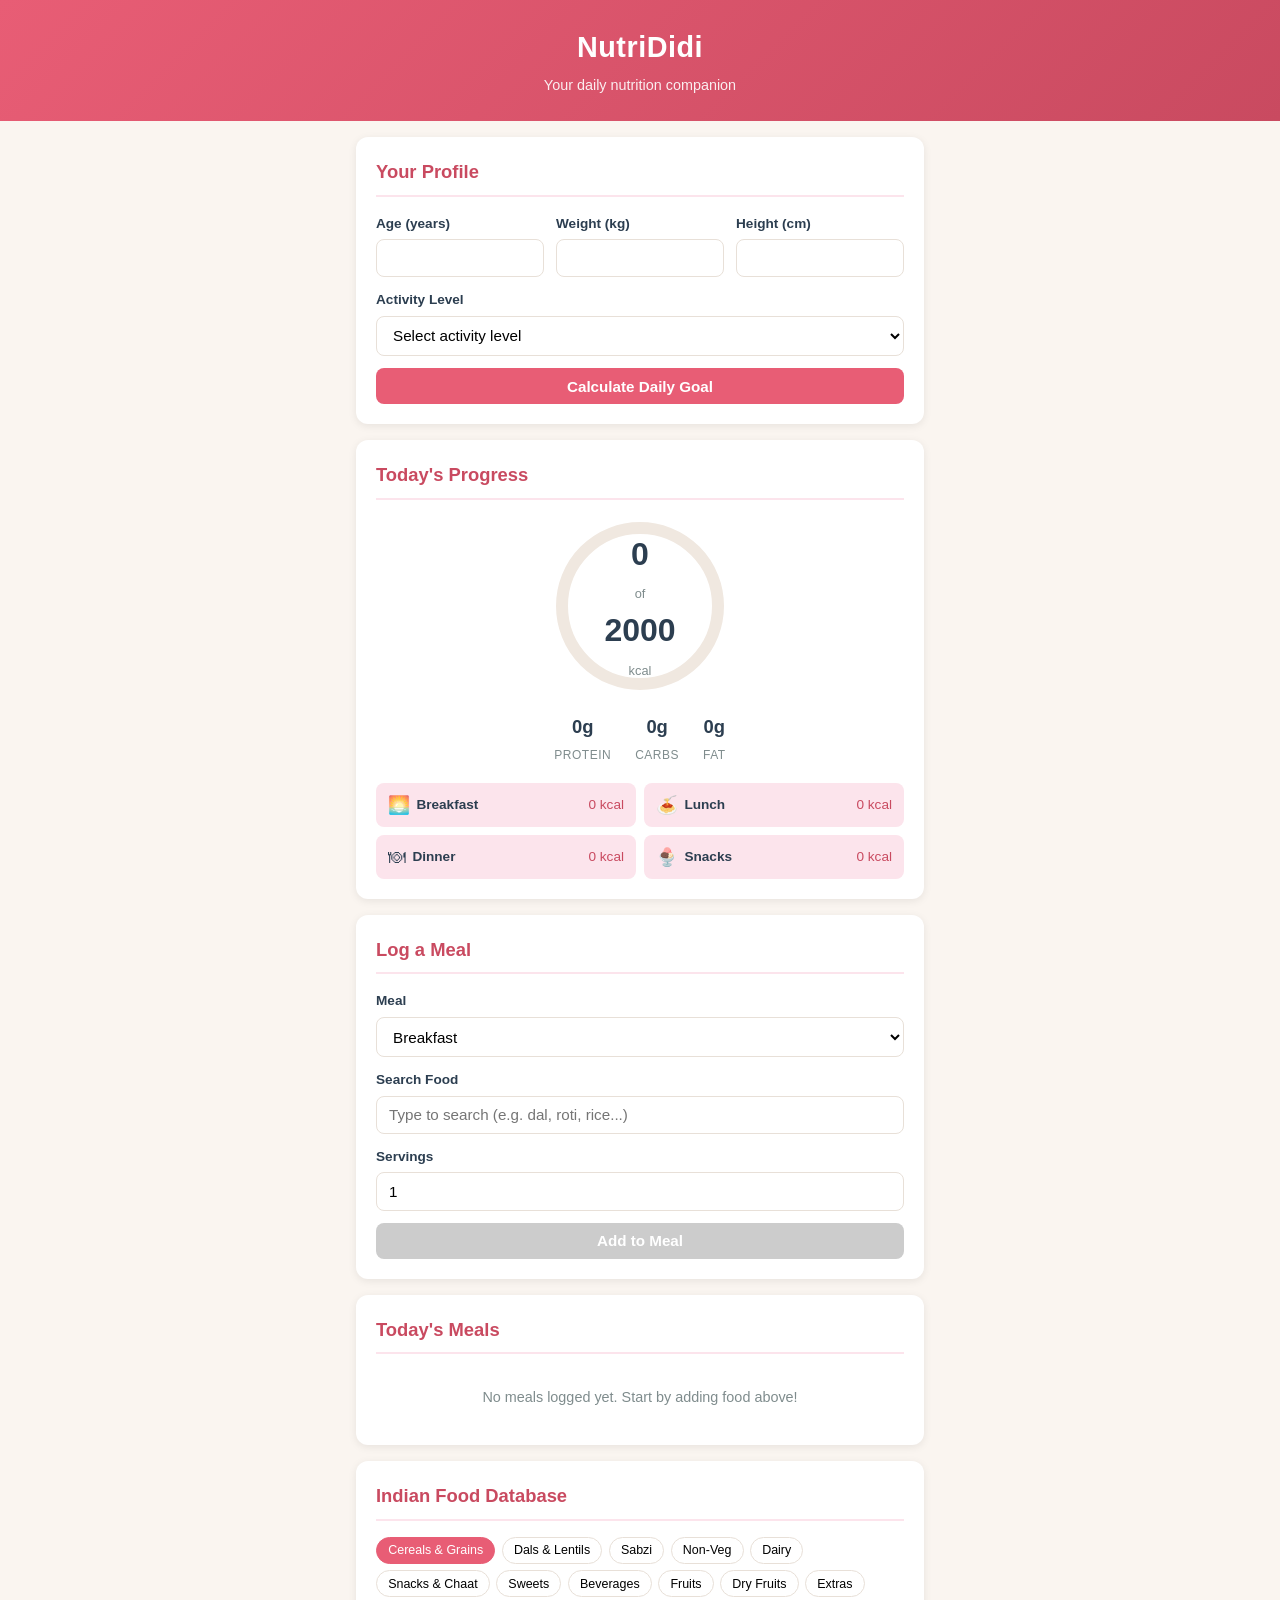
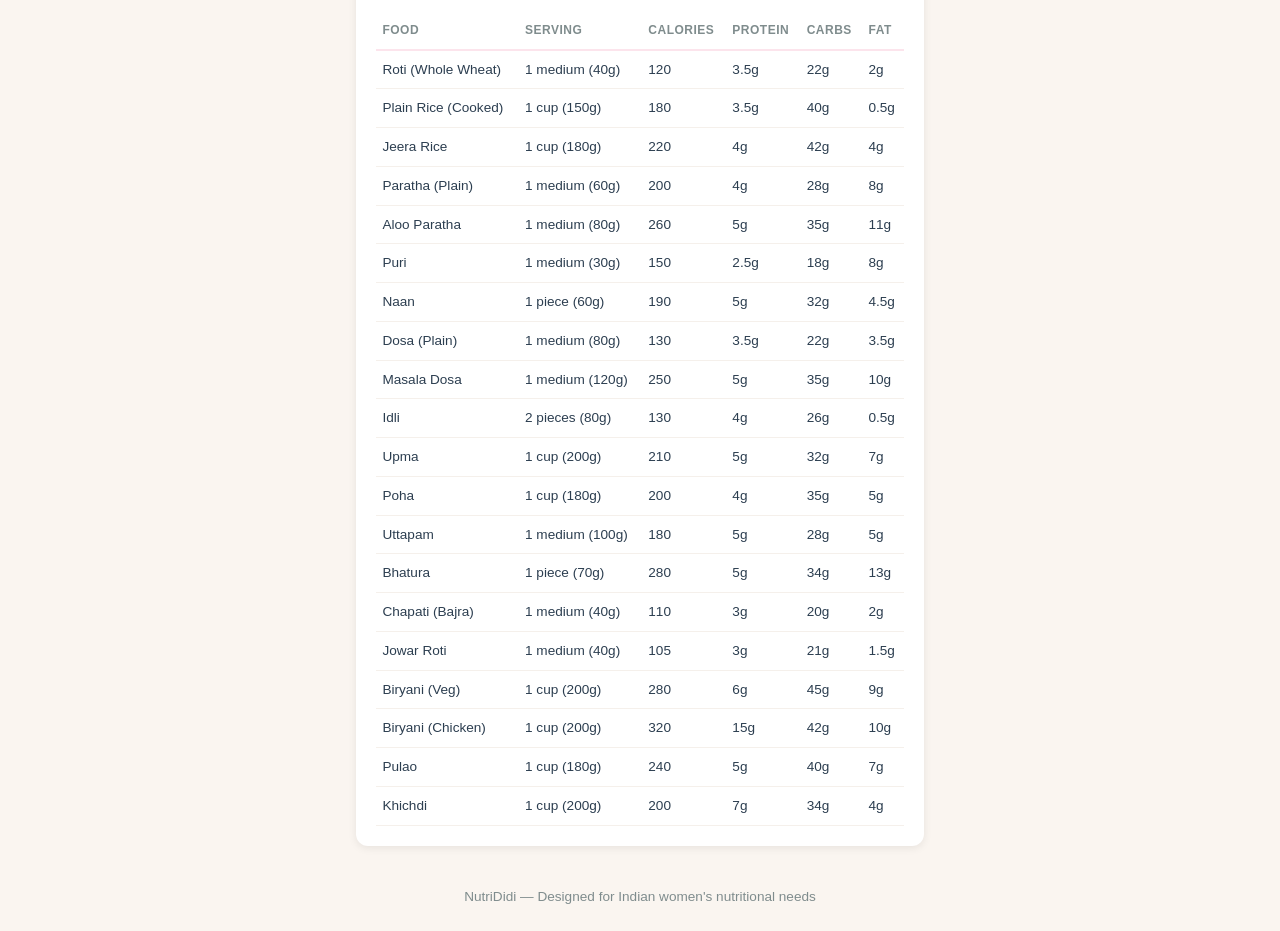
==== index.html @ 72a71c4e "Add self-contained index.html at root for GitHub Pages deployment https://claude.ai/code/session_015" ====
<!DOCTYPE html>
<html lang="en">
<head>
    <meta charset="UTF-8">
    <meta name="viewport" content="width=device-width, initial-scale=1.0">
    <title>NutriDidi - Indian Calorie Tracker</title>
    <style>
/* NutriDidi - Indian Calorie Tracker Styles */

:root {
    --primary: #e85d75;
    --primary-dark: #c94a60;
    --primary-light: #fce4ec;
    --accent: #ff9800;
    --green: #27ae60;
    --red: #e74c3c;
    --bg: #faf5f0;
    --card-bg: #ffffff;
    --text: #2c3e50;
    --text-light: #7f8c8d;
    --border: #e8e0d8;
    --shadow: 0 2px 8px rgba(0, 0, 0, 0.08);
    --radius: 12px;
}

* {
    margin: 0;
    padding: 0;
    box-sizing: border-box;
}

body {
    font-family: -apple-system, BlinkMacSystemFont, "Segoe UI", Roboto, "Helvetica Neue", Arial, sans-serif;
    background: var(--bg);
    color: var(--text);
    line-height: 1.6;
    min-height: 100vh;
}

header {
    background: linear-gradient(135deg, var(--primary), var(--primary-dark));
    color: white;
    text-align: center;
    padding: 1.5rem 1rem;
}

header h1 {
    font-size: 1.8rem;
    font-weight: 700;
    letter-spacing: 0.5px;
}

header .tagline {
    font-size: 0.9rem;
    opacity: 0.9;
    margin-top: 0.25rem;
}

main {
    max-width: 600px;
    margin: 0 auto;
    padding: 1rem;
    display: flex;
    flex-direction: column;
    gap: 1rem;
}

/* Cards */
.card {
    background: var(--card-bg);
    border-radius: var(--radius);
    padding: 1.25rem;
    box-shadow: var(--shadow);
}

.card h2 {
    font-size: 1.15rem;
    margin-bottom: 1rem;
    color: var(--primary-dark);
    border-bottom: 2px solid var(--primary-light);
    padding-bottom: 0.5rem;
}

/* Forms */
.form-row {
    display: grid;
    grid-template-columns: 1fr 1fr 1fr;
    gap: 0.75rem;
}

.form-group {
    margin-bottom: 0.75rem;
}

.form-group label {
    display: block;
    font-size: 0.85rem;
    font-weight: 600;
    margin-bottom: 0.3rem;
    color: var(--text);
}

.form-group input,
.form-group select {
    width: 100%;
    padding: 0.6rem 0.75rem;
    border: 1.5px solid var(--border);
    border-radius: 8px;
    font-size: 0.95rem;
    transition: border-color 0.2s;
    background: #fff;
}

.form-group input:focus,
.form-group select:focus {
    outline: none;
    border-color: var(--primary);
}

.btn {
    padding: 0.6rem 1.2rem;
    border: none;
    border-radius: 8px;
    font-size: 0.95rem;
    font-weight: 600;
    cursor: pointer;
    transition: background 0.2s, transform 0.1s;
}

.btn:active {
    transform: scale(0.97);
}

.btn-primary {
    background: var(--primary);
    color: white;
    width: 100%;
}

.btn-primary:hover {
    background: var(--primary-dark);
}

.btn-primary:disabled {
    background: #ccc;
    cursor: not-allowed;
}

.btn-secondary {
    background: #ecf0f1;
    color: var(--text);
    width: 100%;
    margin-top: 0.75rem;
}

.btn-secondary:hover {
    background: #dfe6e9;
}

.hidden {
    display: none !important;
}

#calorie-goal-display {
    margin-top: 0.75rem;
    padding: 0.75rem;
    background: var(--primary-light);
    border-radius: 8px;
    text-align: center;
    font-size: 1rem;
}

#calorie-goal-display strong {
    font-size: 1.3rem;
    color: var(--primary-dark);
}

/* Progress Ring */
.progress-container {
    display: flex;
    flex-direction: column;
    align-items: center;
    gap: 1rem;
}

.progress-ring-wrapper {
    position: relative;
    width: 180px;
    height: 180px;
}

.progress-ring {
    transform: rotate(-90deg);
}

.progress-ring-bg {
    fill: none;
    stroke: #f0e8e0;
    stroke-width: 12;
}

.progress-ring-fill {
    fill: none;
    stroke: var(--green);
    stroke-width: 12;
    stroke-linecap: round;
    stroke-dasharray: 490;
    stroke-dashoffset: 490;
    transition: stroke-dashoffset 0.6s ease, stroke 0.3s ease;
}

.progress-text {
    position: absolute;
    top: 50%;
    left: 50%;
    transform: translate(-50%, -50%);
    text-align: center;
}

.progress-text span:first-child {
    display: block;
    font-size: 2rem;
    font-weight: 700;
    color: var(--text);
}

.progress-label {
    font-size: 0.8rem;
    color: var(--text-light);
}

/* Macro Summary */
.macro-summary {
    display: flex;
    gap: 1.5rem;
    justify-content: center;
}

.macro-item {
    text-align: center;
}

.macro-value {
    display: block;
    font-size: 1.15rem;
    font-weight: 700;
    color: var(--text);
}

.macro-label {
    font-size: 0.75rem;
    color: var(--text-light);
    text-transform: uppercase;
    letter-spacing: 0.5px;
}

/* Meal Breakdown */
.meal-breakdown {
    display: grid;
    grid-template-columns: 1fr 1fr;
    gap: 0.5rem;
    margin-top: 1rem;
}

.meal-summary {
    display: flex;
    align-items: center;
    gap: 0.4rem;
    padding: 0.5rem 0.75rem;
    background: var(--primary-light);
    border-radius: 8px;
    font-size: 0.85rem;
}

.meal-icon {
    font-size: 1.1rem;
}

.meal-name {
    font-weight: 600;
    flex: 1;
}

.meal-cals {
    font-weight: 500;
    color: var(--primary-dark);
}

/* Search Results */
.search-results {
    position: absolute;
    left: 0;
    right: 0;
    background: white;
    border: 1.5px solid var(--border);
    border-top: none;
    border-radius: 0 0 8px 8px;
    max-height: 250px;
    overflow-y: auto;
    z-index: 100;
    box-shadow: 0 4px 12px rgba(0, 0, 0, 0.1);
}

.form-group:has(#food-search) {
    position: relative;
}

.search-item {
    padding: 0.6rem 0.75rem;
    cursor: pointer;
    border-bottom: 1px solid #f5f0eb;
    display: flex;
    justify-content: space-between;
    align-items: center;
}

.search-item:hover {
    background: var(--primary-light);
}

.search-item.no-result {
    color: var(--text-light);
    cursor: default;
    justify-content: center;
}

.search-food-name {
    font-weight: 500;
    font-size: 0.9rem;
}

.search-food-info {
    font-size: 0.8rem;
    color: var(--text-light);
}

.serving-unit-label {
    display: block;
    font-size: 0.8rem;
    color: var(--text-light);
    margin-top: 0.25rem;
}

/* Logged Meals */
.meal-group h3 {
    font-size: 0.95rem;
    color: var(--primary);
    margin: 0.75rem 0 0.4rem;
    padding-bottom: 0.25rem;
    border-bottom: 1px solid var(--primary-light);
}

.meal-group:first-child h3 {
    margin-top: 0;
}

.logged-item {
    display: flex;
    justify-content: space-between;
    align-items: center;
    padding: 0.5rem 0;
    border-bottom: 1px solid #f5f0eb;
}

.logged-item:last-child {
    border-bottom: none;
}

.logged-item-info {
    flex: 1;
}

.logged-item-name {
    display: block;
    font-weight: 500;
    font-size: 0.9rem;
}

.logged-item-detail {
    font-size: 0.75rem;
    color: var(--text-light);
}

.logged-item-actions {
    display: flex;
    align-items: center;
    gap: 0.5rem;
}

.logged-item-cals {
    font-weight: 600;
    font-size: 0.9rem;
    color: var(--primary-dark);
}

.btn-remove {
    background: none;
    border: none;
    color: var(--red);
    font-size: 1.3rem;
    cursor: pointer;
    padding: 0 0.25rem;
    line-height: 1;
}

.btn-remove:hover {
    color: #c0392b;
}

.empty-state {
    text-align: center;
    color: var(--text-light);
    padding: 1rem;
    font-size: 0.9rem;
}

/* Category Tabs */
.category-tabs {
    display: flex;
    flex-wrap: wrap;
    gap: 0.4rem;
    margin-bottom: 1rem;
}

.cat-tab {
    padding: 0.35rem 0.7rem;
    border: 1.5px solid var(--border);
    border-radius: 20px;
    background: white;
    font-size: 0.78rem;
    cursor: pointer;
    transition: all 0.2s;
    font-weight: 500;
}

.cat-tab:hover {
    border-color: var(--primary);
    color: var(--primary);
}

.cat-tab.active {
    background: var(--primary);
    color: white;
    border-color: var(--primary);
}

/* Food Table */
#food-table-container {
    overflow-x: auto;
}

.food-table {
    width: 100%;
    border-collapse: collapse;
    font-size: 0.85rem;
}

.food-table th {
    text-align: left;
    padding: 0.5rem 0.4rem;
    border-bottom: 2px solid var(--primary-light);
    color: var(--text-light);
    font-size: 0.75rem;
    text-transform: uppercase;
    letter-spacing: 0.5px;
}

.food-table td {
    padding: 0.5rem 0.4rem;
    border-bottom: 1px solid #f5f0eb;
}

.food-table tr:hover {
    background: var(--primary-light);
}

/* Footer */
footer {
    text-align: center;
    padding: 1.5rem;
    color: var(--text-light);
    font-size: 0.85rem;
}

/* Responsive */
@media (max-width: 480px) {
    .form-row {
        grid-template-columns: 1fr 1fr;
    }

    .meal-breakdown {
        grid-template-columns: 1fr;
    }

    .macro-summary {
        gap: 1rem;
    }

    header h1 {
        font-size: 1.5rem;
    }

    .food-table {
        font-size: 0.8rem;
    }
}
    </style>
</head>
<body>
    <header>
        <h1>NutriDidi</h1>
        <p class="tagline">Your daily nutrition companion</p>
    </header>

    <main>
        <!-- Profile Setup Section -->
        <section id="profile-section" class="card">
            <h2>Your Profile</h2>
            <form id="profile-form">
                <div class="form-row">
                    <div class="form-group">
                        <label for="age">Age (years)</label>
                        <input type="number" id="age" min="15" max="80" required>
                    </div>
                    <div class="form-group">
                        <label for="weight">Weight (kg)</label>
                        <input type="number" id="weight" min="30" max="150" step="0.5" required>
                    </div>
                    <div class="form-group">
                        <label for="height">Height (cm)</label>
                        <input type="number" id="height" min="120" max="200" required>
                    </div>
                </div>
                <div class="form-group">
                    <label for="activity">Activity Level</label>
                    <select id="activity" required>
                        <option value="">Select activity level</option>
                        <option value="1.2">Sedentary (desk job, little exercise)</option>
                        <option value="1.375">Lightly Active (light exercise 1-3 days/week)</option>
                        <option value="1.55">Moderately Active (exercise 3-5 days/week)</option>
                        <option value="1.725">Very Active (hard exercise 6-7 days/week)</option>
                    </select>
                </div>
                <button type="submit" class="btn btn-primary">Calculate Daily Goal</button>
            </form>
            <div id="calorie-goal-display" class="hidden">
                <p>Your daily calorie goal: <strong id="calorie-goal-value">0</strong> kcal</p>
            </div>
        </section>

        <!-- Dashboard Section -->
        <section id="dashboard-section" class="card">
            <h2>Today's Progress</h2>
            <div class="progress-container">
                <div class="progress-ring-wrapper">
                    <svg class="progress-ring" width="180" height="180">
                        <circle class="progress-ring-bg" cx="90" cy="90" r="78" />
                        <circle class="progress-ring-fill" cx="90" cy="90" r="78" />
                    </svg>
                    <div class="progress-text">
                        <span id="calories-consumed">0</span>
                        <span class="progress-label">of <span id="calories-target">0</span> kcal</span>
                    </div>
                </div>
                <div class="macro-summary">
                    <div class="macro-item">
                        <span class="macro-value" id="total-protein">0g</span>
                        <span class="macro-label">Protein</span>
                    </div>
                    <div class="macro-item">
                        <span class="macro-value" id="total-carbs">0g</span>
                        <span class="macro-label">Carbs</span>
                    </div>
                    <div class="macro-item">
                        <span class="macro-value" id="total-fat">0g</span>
                        <span class="macro-label">Fat</span>
                    </div>
                </div>
            </div>

            <!-- Meal Breakdown -->
            <div class="meal-breakdown">
                <div class="meal-summary" data-meal="breakfast">
                    <span class="meal-icon">&#127749;</span>
                    <span class="meal-name">Breakfast</span>
                    <span class="meal-cals" id="breakfast-cals">0 kcal</span>
                </div>
                <div class="meal-summary" data-meal="lunch">
                    <span class="meal-icon">&#127837;</span>
                    <span class="meal-name">Lunch</span>
                    <span class="meal-cals" id="lunch-cals">0 kcal</span>
                </div>
                <div class="meal-summary" data-meal="dinner">
                    <span class="meal-icon">&#127869;</span>
                    <span class="meal-name">Dinner</span>
                    <span class="meal-cals" id="dinner-cals">0 kcal</span>
                </div>
                <div class="meal-summary" data-meal="snacks">
                    <span class="meal-icon">&#127848;</span>
                    <span class="meal-name">Snacks</span>
                    <span class="meal-cals" id="snacks-cals">0 kcal</span>
                </div>
            </div>
        </section>

        <!-- Meal Logging Section -->
        <section id="log-section" class="card">
            <h2>Log a Meal</h2>
            <div class="form-group">
                <label for="meal-type">Meal</label>
                <select id="meal-type">
                    <option value="breakfast">Breakfast</option>
                    <option value="lunch">Lunch</option>
                    <option value="dinner">Dinner</option>
                    <option value="snacks">Snacks</option>
                </select>
            </div>
            <div class="form-group">
                <label for="food-search">Search Food</label>
                <input type="text" id="food-search" placeholder="Type to search (e.g. dal, roti, rice...)">
                <div id="search-results" class="search-results hidden"></div>
            </div>
            <div class="form-group">
                <label for="serving-qty">Servings</label>
                <input type="number" id="serving-qty" min="0.25" max="10" step="0.25" value="1">
                <span id="serving-unit" class="serving-unit-label"></span>
            </div>
            <button id="add-food-btn" class="btn btn-primary" disabled>Add to Meal</button>
        </section>

        <!-- Logged Meals Section -->
        <section id="logged-meals-section" class="card">
            <h2>Today's Meals</h2>
            <div id="logged-meals-list">
                <p class="empty-state">No meals logged yet. Start by adding food above!</p>
            </div>
            <button id="clear-meals-btn" class="btn btn-secondary hidden">Clear All Meals</button>
        </section>

        <!-- Food Database Browser -->
        <section id="food-db-section" class="card">
            <h2>Indian Food Database</h2>
            <div class="category-tabs" id="category-tabs"></div>
            <div id="food-table-container">
                <table class="food-table">
                    <thead>
                        <tr>
                            <th>Food</th>
                            <th>Serving</th>
                            <th>Calories</th>
                            <th>Protein</th>
                            <th>Carbs</th>
                            <th>Fat</th>
                        </tr>
                    </thead>
                    <tbody id="food-table-body"></tbody>
                </table>
            </div>
        </section>
    </main>

    <footer>
        <p>NutriDidi &mdash; Designed for Indian women's nutritional needs</p>
    </footer>

    <script>
// Indian Food Database
// Nutritional values per standard serving
// Sources: Indian Food Composition Tables (IFCT), NIN Hyderabad

const FOOD_DATABASE = [
    // === CEREALS & GRAINS ===
    { id: 1, name: "Roti (Whole Wheat)", category: "Cereals & Grains", serving: "1 medium (40g)", calories: 120, protein: 3.5, carbs: 22, fat: 2, fiber: 2.5 },
    { id: 2, name: "Plain Rice (Cooked)", category: "Cereals & Grains", serving: "1 cup (150g)", calories: 180, protein: 3.5, carbs: 40, fat: 0.5, fiber: 0.5 },
    { id: 3, name: "Jeera Rice", category: "Cereals & Grains", serving: "1 cup (180g)", calories: 220, protein: 4, carbs: 42, fat: 4, fiber: 1 },
    { id: 4, name: "Paratha (Plain)", category: "Cereals & Grains", serving: "1 medium (60g)", calories: 200, protein: 4, carbs: 28, fat: 8, fiber: 2 },
    { id: 5, name: "Aloo Paratha", category: "Cereals & Grains", serving: "1 medium (80g)", calories: 260, protein: 5, carbs: 35, fat: 11, fiber: 2.5 },
    { id: 6, name: "Puri", category: "Cereals & Grains", serving: "1 medium (30g)", calories: 150, protein: 2.5, carbs: 18, fat: 8, fiber: 1 },
    { id: 7, name: "Naan", category: "Cereals & Grains", serving: "1 piece (60g)", calories: 190, protein: 5, carbs: 32, fat: 4.5, fiber: 1.5 },
    { id: 8, name: "Dosa (Plain)", category: "Cereals & Grains", serving: "1 medium (80g)", calories: 130, protein: 3.5, carbs: 22, fat: 3.5, fiber: 1 },
    { id: 9, name: "Masala Dosa", category: "Cereals & Grains", serving: "1 medium (120g)", calories: 250, protein: 5, carbs: 35, fat: 10, fiber: 2 },
    { id: 10, name: "Idli", category: "Cereals & Grains", serving: "2 pieces (80g)", calories: 130, protein: 4, carbs: 26, fat: 0.5, fiber: 1 },
    { id: 11, name: "Upma", category: "Cereals & Grains", serving: "1 cup (200g)", calories: 210, protein: 5, carbs: 32, fat: 7, fiber: 2 },
    { id: 12, name: "Poha", category: "Cereals & Grains", serving: "1 cup (180g)", calories: 200, protein: 4, carbs: 35, fat: 5, fiber: 1.5 },
    { id: 13, name: "Uttapam", category: "Cereals & Grains", serving: "1 medium (100g)", calories: 180, protein: 5, carbs: 28, fat: 5, fiber: 1.5 },
    { id: 14, name: "Bhatura", category: "Cereals & Grains", serving: "1 piece (70g)", calories: 280, protein: 5, carbs: 34, fat: 13, fiber: 1 },
    { id: 15, name: "Chapati (Bajra)", category: "Cereals & Grains", serving: "1 medium (40g)", calories: 110, protein: 3, carbs: 20, fat: 2, fiber: 3 },
    { id: 16, name: "Jowar Roti", category: "Cereals & Grains", serving: "1 medium (40g)", calories: 105, protein: 3, carbs: 21, fat: 1.5, fiber: 2.5 },
    { id: 17, name: "Biryani (Veg)", category: "Cereals & Grains", serving: "1 cup (200g)", calories: 280, protein: 6, carbs: 45, fat: 9, fiber: 2 },
    { id: 18, name: "Biryani (Chicken)", category: "Cereals & Grains", serving: "1 cup (200g)", calories: 320, protein: 15, carbs: 42, fat: 10, fiber: 1 },
    { id: 19, name: "Pulao", category: "Cereals & Grains", serving: "1 cup (180g)", calories: 240, protein: 5, carbs: 40, fat: 7, fiber: 1.5 },
    { id: 20, name: "Khichdi", category: "Cereals & Grains", serving: "1 cup (200g)", calories: 200, protein: 7, carbs: 34, fat: 4, fiber: 2 },

    // === DALS & LENTILS ===
    { id: 21, name: "Dal Tadka (Toor)", category: "Dals & Lentils", serving: "1 cup (200ml)", calories: 180, protein: 10, carbs: 28, fat: 4, fiber: 5 },
    { id: 22, name: "Dal Fry", category: "Dals & Lentils", serving: "1 cup (200ml)", calories: 200, protein: 11, carbs: 26, fat: 6, fiber: 5 },
    { id: 23, name: "Moong Dal", category: "Dals & Lentils", serving: "1 cup (200ml)", calories: 160, protein: 11, carbs: 24, fat: 3, fiber: 4 },
    { id: 24, name: "Masoor Dal", category: "Dals & Lentils", serving: "1 cup (200ml)", calories: 170, protein: 12, carbs: 26, fat: 2.5, fiber: 5 },
    { id: 25, name: "Chana Dal", category: "Dals & Lentils", serving: "1 cup (200ml)", calories: 210, protein: 12, carbs: 30, fat: 5, fiber: 6 },
    { id: 26, name: "Rajma (Kidney Beans)", category: "Dals & Lentils", serving: "1 cup (200ml)", calories: 220, protein: 12, carbs: 32, fat: 5, fiber: 7 },
    { id: 27, name: "Chole (Chickpeas)", category: "Dals & Lentils", serving: "1 cup (200ml)", calories: 240, protein: 11, carbs: 34, fat: 7, fiber: 6 },
    { id: 28, name: "Sambar", category: "Dals & Lentils", serving: "1 cup (200ml)", calories: 140, protein: 7, carbs: 20, fat: 4, fiber: 4 },
    { id: 29, name: "Rasam", category: "Dals & Lentils", serving: "1 cup (200ml)", calories: 60, protein: 2, carbs: 10, fat: 1.5, fiber: 1 },
    { id: 30, name: "Dal Makhani", category: "Dals & Lentils", serving: "1 cup (200ml)", calories: 280, protein: 12, carbs: 30, fat: 12, fiber: 6 },
    { id: 31, name: "Kadhi (Besan)", category: "Dals & Lentils", serving: "1 cup (200ml)", calories: 160, protein: 5, carbs: 14, fat: 9, fiber: 1 },
    { id: 32, name: "Sprouts Salad", category: "Dals & Lentils", serving: "1 cup (100g)", calories: 100, protein: 7, carbs: 15, fat: 1, fiber: 4 },

    // === SABZI (VEGETABLES) ===
    { id: 33, name: "Aloo Gobi", category: "Sabzi", serving: "1 cup (150g)", calories: 180, protein: 4, carbs: 22, fat: 9, fiber: 3 },
    { id: 34, name: "Bhindi Masala", category: "Sabzi", serving: "1 cup (150g)", calories: 140, protein: 3, carbs: 14, fat: 8, fiber: 4 },
    { id: 35, name: "Baingan Bharta", category: "Sabzi", serving: "1 cup (150g)", calories: 130, protein: 3, carbs: 12, fat: 8, fiber: 4 },
    { id: 36, name: "Palak Paneer", category: "Sabzi", serving: "1 cup (200g)", calories: 260, protein: 14, carbs: 10, fat: 18, fiber: 3 },
    { id: 37, name: "Matar Paneer", category: "Sabzi", serving: "1 cup (200g)", calories: 280, protein: 14, carbs: 16, fat: 18, fiber: 4 },
    { id: 38, name: "Mixed Veg Curry", category: "Sabzi", serving: "1 cup (150g)", calories: 150, protein: 4, carbs: 18, fat: 7, fiber: 4 },
    { id: 39, name: "Aloo Matar", category: "Sabzi", serving: "1 cup (150g)", calories: 170, protein: 5, carbs: 24, fat: 6, fiber: 4 },
    { id: 40, name: "Lauki (Bottle Gourd)", category: "Sabzi", serving: "1 cup (150g)", calories: 80, protein: 2, carbs: 10, fat: 4, fiber: 2 },
    { id: 41, name: "Tinda Masala", category: "Sabzi", serving: "1 cup (150g)", calories: 90, protein: 2, carbs: 10, fat: 5, fiber: 2 },
    { id: 42, name: "Karela (Bitter Gourd)", category: "Sabzi", serving: "1 cup (150g)", calories: 100, protein: 3, carbs: 10, fat: 5, fiber: 3 },
    { id: 43, name: "Paneer Butter Masala", category: "Sabzi", serving: "1 cup (200g)", calories: 360, protein: 15, carbs: 14, fat: 28, fiber: 2 },
    { id: 44, name: "Shahi Paneer", category: "Sabzi", serving: "1 cup (200g)", calories: 340, protein: 14, carbs: 12, fat: 26, fiber: 2 },
    { id: 45, name: "Gobi Manchurian (Dry)", category: "Sabzi", serving: "1 cup (150g)", calories: 220, protein: 5, carbs: 24, fat: 12, fiber: 3 },
    { id: 46, name: "Cabbage Sabzi", category: "Sabzi", serving: "1 cup (150g)", calories: 90, protein: 2, carbs: 10, fat: 5, fiber: 3 },
    { id: 47, name: "Methi Aloo", category: "Sabzi", serving: "1 cup (150g)", calories: 160, protein: 4, carbs: 20, fat: 7, fiber: 3 },
    { id: 48, name: "Tori (Ridge Gourd)", category: "Sabzi", serving: "1 cup (150g)", calories: 85, protein: 2, carbs: 8, fat: 5, fiber: 2 },

    // === NON-VEG ===
    { id: 49, name: "Butter Chicken", category: "Non-Veg", serving: "1 cup (200g)", calories: 340, protein: 22, carbs: 10, fat: 24, fiber: 1 },
    { id: 50, name: "Chicken Curry", category: "Non-Veg", serving: "1 cup (200g)", calories: 280, protein: 24, carbs: 8, fat: 17, fiber: 1 },
    { id: 51, name: "Tandoori Chicken (2 pcs)", category: "Non-Veg", serving: "2 pieces (150g)", calories: 260, protein: 30, carbs: 4, fat: 14, fiber: 0 },
    { id: 52, name: "Egg Curry", category: "Non-Veg", serving: "2 eggs + gravy", calories: 280, protein: 16, carbs: 10, fat: 20, fiber: 1 },
    { id: 53, name: "Boiled Egg", category: "Non-Veg", serving: "1 large", calories: 75, protein: 6, carbs: 0.5, fat: 5, fiber: 0 },
    { id: 54, name: "Egg Bhurji", category: "Non-Veg", serving: "2 eggs (150g)", calories: 220, protein: 14, carbs: 4, fat: 16, fiber: 0.5 },
    { id: 55, name: "Fish Curry", category: "Non-Veg", serving: "1 cup (200g)", calories: 240, protein: 22, carbs: 8, fat: 14, fiber: 1 },
    { id: 56, name: "Keema (Mutton)", category: "Non-Veg", serving: "1 cup (150g)", calories: 310, protein: 22, carbs: 6, fat: 22, fiber: 1 },
    { id: 57, name: "Chicken Tikka", category: "Non-Veg", serving: "6 pieces (120g)", calories: 200, protein: 26, carbs: 4, fat: 9, fiber: 0 },
    { id: 58, name: "Omelette (2 eggs)", category: "Non-Veg", serving: "1 omelette", calories: 190, protein: 13, carbs: 2, fat: 14, fiber: 0 },

    // === DAIRY ===
    { id: 59, name: "Milk (Full Cream)", category: "Dairy", serving: "1 glass (200ml)", calories: 130, protein: 6, carbs: 10, fat: 7, fiber: 0 },
    { id: 60, name: "Milk (Toned)", category: "Dairy", serving: "1 glass (200ml)", calories: 100, protein: 6, carbs: 10, fat: 3, fiber: 0 },
    { id: 61, name: "Curd / Dahi", category: "Dairy", serving: "1 cup (150g)", calories: 100, protein: 5, carbs: 7, fat: 5, fiber: 0 },
    { id: 62, name: "Chaas / Buttermilk", category: "Dairy", serving: "1 glass (200ml)", calories: 40, protein: 2, carbs: 5, fat: 1, fiber: 0 },
    { id: 63, name: "Paneer (Raw)", category: "Dairy", serving: "50g", calories: 130, protein: 9, carbs: 2, fat: 10, fiber: 0 },
    { id: 64, name: "Lassi (Sweet)", category: "Dairy", serving: "1 glass (200ml)", calories: 180, protein: 5, carbs: 28, fat: 5, fiber: 0 },
    { id: 65, name: "Lassi (Salted)", category: "Dairy", serving: "1 glass (200ml)", calories: 80, protein: 4, carbs: 8, fat: 3, fiber: 0 },
    { id: 66, name: "Raita (Boondi)", category: "Dairy", serving: "1 cup (150g)", calories: 120, protein: 4, carbs: 12, fat: 6, fiber: 0 },
    { id: 67, name: "Raita (Cucumber)", category: "Dairy", serving: "1 cup (150g)", calories: 70, protein: 3, carbs: 6, fat: 4, fiber: 0.5 },
    { id: 68, name: "Ghee", category: "Dairy", serving: "1 tsp (5g)", calories: 45, protein: 0, carbs: 0, fat: 5, fiber: 0 },

    // === SNACKS & CHAAT ===
    { id: 69, name: "Samosa", category: "Snacks & Chaat", serving: "1 medium (60g)", calories: 200, protein: 3, carbs: 24, fat: 10, fiber: 1 },
    { id: 70, name: "Pakora / Bhajiya", category: "Snacks & Chaat", serving: "5 pieces (80g)", calories: 250, protein: 5, carbs: 22, fat: 16, fiber: 2 },
    { id: 71, name: "Aloo Tikki", category: "Snacks & Chaat", serving: "2 pieces (100g)", calories: 220, protein: 4, carbs: 28, fat: 10, fiber: 2 },
    { id: 72, name: "Pani Puri", category: "Snacks & Chaat", serving: "6 pieces", calories: 180, protein: 3, carbs: 30, fat: 5, fiber: 1 },
    { id: 73, name: "Bhel Puri", category: "Snacks & Chaat", serving: "1 plate (100g)", calories: 200, protein: 4, carbs: 32, fat: 6, fiber: 2 },
    { id: 74, name: "Sev Puri", category: "Snacks & Chaat", serving: "6 pieces", calories: 250, protein: 4, carbs: 30, fat: 12, fiber: 2 },
    { id: 75, name: "Vada Pav", category: "Snacks & Chaat", serving: "1 piece", calories: 290, protein: 6, carbs: 38, fat: 13, fiber: 2 },
    { id: 76, name: "Dhokla", category: "Snacks & Chaat", serving: "4 pieces (100g)", calories: 160, protein: 6, carbs: 24, fat: 4, fiber: 2 },
    { id: 77, name: "Khandvi", category: "Snacks & Chaat", serving: "6 pieces (80g)", calories: 120, protein: 5, carbs: 14, fat: 5, fiber: 1 },
    { id: 78, name: "Kachori", category: "Snacks & Chaat", serving: "1 medium (50g)", calories: 220, protein: 4, carbs: 24, fat: 12, fiber: 1.5 },
    { id: 79, name: "Mathri", category: "Snacks & Chaat", serving: "4 pieces (40g)", calories: 180, protein: 3, carbs: 20, fat: 10, fiber: 1 },
    { id: 80, name: "Murukku / Chakli", category: "Snacks & Chaat", serving: "4 pieces (40g)", calories: 190, protein: 3, carbs: 22, fat: 10, fiber: 1 },
    { id: 81, name: "Namkeen Mix", category: "Snacks & Chaat", serving: "1/4 cup (30g)", calories: 150, protein: 4, carbs: 16, fat: 8, fiber: 1 },

    // === SWEETS & DESSERTS ===
    { id: 82, name: "Gulab Jamun", category: "Sweets", serving: "2 pieces (60g)", calories: 300, protein: 4, carbs: 42, fat: 12, fiber: 0 },
    { id: 83, name: "Rasgulla", category: "Sweets", serving: "2 pieces (80g)", calories: 200, protein: 4, carbs: 38, fat: 4, fiber: 0 },
    { id: 84, name: "Jalebi", category: "Sweets", serving: "2 pieces (50g)", calories: 250, protein: 2, carbs: 40, fat: 9, fiber: 0 },
    { id: 85, name: "Kheer (Rice)", category: "Sweets", serving: "1 cup (150g)", calories: 220, protein: 5, carbs: 34, fat: 7, fiber: 0 },
    { id: 86, name: "Gajar Halwa", category: "Sweets", serving: "1/2 cup (100g)", calories: 250, protein: 4, carbs: 32, fat: 12, fiber: 1 },
    { id: 87, name: "Ladoo (Besan)", category: "Sweets", serving: "1 medium (40g)", calories: 180, protein: 3, carbs: 20, fat: 10, fiber: 1 },
    { id: 88, name: "Barfi (Kaju)", category: "Sweets", serving: "1 piece (30g)", calories: 140, protein: 3, carbs: 18, fat: 6, fiber: 0 },
    { id: 89, name: "Halwa (Sooji)", category: "Sweets", serving: "1/2 cup (80g)", calories: 220, protein: 3, carbs: 30, fat: 10, fiber: 0.5 },
    { id: 90, name: "Sandesh", category: "Sweets", serving: "2 pieces (40g)", calories: 130, protein: 4, carbs: 18, fat: 5, fiber: 0 },
    { id: 91, name: "Kulfi", category: "Sweets", serving: "1 stick (80g)", calories: 160, protein: 4, carbs: 20, fat: 7, fiber: 0 },

    // === BEVERAGES ===
    { id: 92, name: "Chai (with milk & sugar)", category: "Beverages", serving: "1 cup (150ml)", calories: 80, protein: 2, carbs: 12, fat: 2.5, fiber: 0 },
    { id: 93, name: "Chai (without sugar)", category: "Beverages", serving: "1 cup (150ml)", calories: 40, protein: 2, carbs: 4, fat: 2, fiber: 0 },
    { id: 94, name: "Coffee (with milk & sugar)", category: "Beverages", serving: "1 cup (150ml)", calories: 90, protein: 2, carbs: 14, fat: 2.5, fiber: 0 },
    { id: 95, name: "Filter Coffee", category: "Beverages", serving: "1 cup (150ml)", calories: 100, protein: 3, carbs: 12, fat: 4, fiber: 0 },
    { id: 96, name: "Nimbu Pani (Lemon Water)", category: "Beverages", serving: "1 glass (250ml)", calories: 45, protein: 0, carbs: 12, fat: 0, fiber: 0 },
    { id: 97, name: "Mango Lassi", category: "Beverages", serving: "1 glass (250ml)", calories: 220, protein: 5, carbs: 38, fat: 5, fiber: 1 },
    { id: 98, name: "Coconut Water", category: "Beverages", serving: "1 glass (200ml)", calories: 45, protein: 1, carbs: 9, fat: 0.5, fiber: 0 },
    { id: 99, name: "Masala Chai", category: "Beverages", serving: "1 cup (150ml)", calories: 85, protein: 2, carbs: 12, fat: 3, fiber: 0 },
    { id: 100, name: "Aam Panna", category: "Beverages", serving: "1 glass (200ml)", calories: 90, protein: 0.5, carbs: 22, fat: 0, fiber: 0.5 },

    // === FRUITS ===
    { id: 101, name: "Banana", category: "Fruits", serving: "1 medium (120g)", calories: 105, protein: 1, carbs: 27, fat: 0.5, fiber: 3 },
    { id: 102, name: "Mango", category: "Fruits", serving: "1 cup chopped (165g)", calories: 100, protein: 1, carbs: 25, fat: 0.5, fiber: 3 },
    { id: 103, name: "Apple", category: "Fruits", serving: "1 medium (150g)", calories: 80, protein: 0.5, carbs: 21, fat: 0, fiber: 4 },
    { id: 104, name: "Papaya", category: "Fruits", serving: "1 cup chopped (140g)", calories: 60, protein: 1, carbs: 15, fat: 0, fiber: 2.5 },
    { id: 105, name: "Guava", category: "Fruits", serving: "1 medium (100g)", calories: 68, protein: 2.5, carbs: 14, fat: 1, fiber: 5 },
    { id: 106, name: "Pomegranate", category: "Fruits", serving: "1/2 cup seeds (90g)", calories: 72, protein: 1, carbs: 16, fat: 1, fiber: 3.5 },
    { id: 107, name: "Chiku (Sapota)", category: "Fruits", serving: "1 medium (100g)", calories: 83, protein: 0.5, carbs: 20, fat: 1, fiber: 5 },
    { id: 108, name: "Orange / Mosambi", category: "Fruits", serving: "1 medium (130g)", calories: 62, protein: 1, carbs: 15, fat: 0, fiber: 3 },

    // === DRY FRUITS & NUTS ===
    { id: 109, name: "Almonds", category: "Dry Fruits", serving: "10 pieces (15g)", calories: 85, protein: 3, carbs: 3, fat: 7, fiber: 2 },
    { id: 110, name: "Cashews", category: "Dry Fruits", serving: "10 pieces (15g)", calories: 80, protein: 2.5, carbs: 5, fat: 6, fiber: 0.5 },
    { id: 111, name: "Walnuts", category: "Dry Fruits", serving: "4 halves (15g)", calories: 95, protein: 2, carbs: 2, fat: 9, fiber: 1 },
    { id: 112, name: "Dates (Khajoor)", category: "Dry Fruits", serving: "2 pieces (20g)", calories: 55, protein: 0.5, carbs: 14, fat: 0, fiber: 1.5 },
    { id: 113, name: "Raisins (Kishmish)", category: "Dry Fruits", serving: "1 tbsp (15g)", calories: 45, protein: 0.5, carbs: 12, fat: 0, fiber: 0.5 },
    { id: 114, name: "Peanuts (Roasted)", category: "Dry Fruits", serving: "1/4 cup (30g)", calories: 170, protein: 7, carbs: 6, fat: 14, fiber: 2 },
    { id: 115, name: "Makhana (Fox Nuts)", category: "Dry Fruits", serving: "1 cup roasted (20g)", calories: 75, protein: 2, carbs: 13, fat: 1, fiber: 1 },

    // === CONDIMENTS & EXTRAS ===
    { id: 116, name: "Pickle (Mixed)", category: "Extras", serving: "1 tbsp (15g)", calories: 30, protein: 0.5, carbs: 2, fat: 2, fiber: 0.5 },
    { id: 117, name: "Papad (Roasted)", category: "Extras", serving: "1 piece (15g)", calories: 45, protein: 2.5, carbs: 7, fat: 0.5, fiber: 1 },
    { id: 118, name: "Papad (Fried)", category: "Extras", serving: "1 piece (15g)", calories: 75, protein: 2.5, carbs: 7, fat: 4, fiber: 1 },
    { id: 119, name: "Coconut Chutney", category: "Extras", serving: "2 tbsp (30g)", calories: 50, protein: 1, carbs: 3, fat: 4, fiber: 1 },
    { id: 120, name: "Green Chutney (Mint)", category: "Extras", serving: "2 tbsp (30g)", calories: 15, protein: 0.5, carbs: 2, fat: 0.5, fiber: 0.5 },
    { id: 121, name: "Tamarind Chutney", category: "Extras", serving: "2 tbsp (30g)", calories: 45, protein: 0, carbs: 11, fat: 0, fiber: 0.5 },
    { id: 122, name: "Salad (Green)", category: "Extras", serving: "1 cup (100g)", calories: 25, protein: 1, carbs: 5, fat: 0, fiber: 2 },
    { id: 123, name: "Sugar", category: "Extras", serving: "1 tsp (5g)", calories: 20, protein: 0, carbs: 5, fat: 0, fiber: 0 },
    { id: 124, name: "Butter", category: "Extras", serving: "1 tsp (5g)", calories: 35, protein: 0, carbs: 0, fat: 4, fiber: 0 },
    { id: 125, name: "Cooking Oil", category: "Extras", serving: "1 tsp (5ml)", calories: 45, protein: 0, carbs: 0, fat: 5, fiber: 0 },
];

// Get all unique categories
const FOOD_CATEGORIES = [...new Set(FOOD_DATABASE.map(f => f.category))];
// NutriDidi - Indian Calorie Tracker App

(function () {
    "use strict";

    // ===== STATE =====
    let state = {
        profile: loadFromStorage("nutrididi_profile", null),
        dailyGoal: loadFromStorage("nutrididi_goal", 0),
        meals: loadFromStorage("nutrididi_meals", { breakfast: [], lunch: [], dinner: [], snacks: [] }),
        mealsDate: loadFromStorage("nutrididi_meals_date", todayStr()),
        selectedFood: null,
    };

    // Reset meals if it's a new day
    if (state.mealsDate !== todayStr()) {
        state.meals = { breakfast: [], lunch: [], dinner: [], snacks: [] };
        state.mealsDate = todayStr();
        saveToStorage("nutrididi_meals", state.meals);
        saveToStorage("nutrididi_meals_date", state.mealsDate);
    }

    // ===== STORAGE HELPERS =====
    function loadFromStorage(key, fallback) {
        try {
            const val = localStorage.getItem(key);
            return val ? JSON.parse(val) : fallback;
        } catch {
            return fallback;
        }
    }

    function saveToStorage(key, value) {
        localStorage.setItem(key, JSON.stringify(value));
    }

    function todayStr() {
        return new Date().toISOString().slice(0, 10);
    }

    // ===== CALORIE CALCULATION =====
    // Mifflin-St Jeor for women: BMR = 10*weight + 6.25*height - 5*age - 161
    function calculateDailyGoal(age, weight, height, activityFactor) {
        const bmr = 10 * weight + 6.25 * height - 5 * age - 161;
        return Math.round(bmr * activityFactor);
    }

    // ===== PROFILE FORM =====
    const profileForm = document.getElementById("profile-form");
    const goalDisplay = document.getElementById("calorie-goal-display");
    const goalValue = document.getElementById("calorie-goal-value");

    if (state.profile) {
        document.getElementById("age").value = state.profile.age;
        document.getElementById("weight").value = state.profile.weight;
        document.getElementById("height").value = state.profile.height;
        document.getElementById("activity").value = state.profile.activity;
        goalValue.textContent = state.dailyGoal;
        goalDisplay.classList.remove("hidden");
    }

    profileForm.addEventListener("submit", function (e) {
        e.preventDefault();
        const age = parseInt(document.getElementById("age").value);
        const weight = parseFloat(document.getElementById("weight").value);
        const height = parseFloat(document.getElementById("height").value);
        const activity = parseFloat(document.getElementById("activity").value);

        state.profile = { age, weight, height, activity };
        state.dailyGoal = calculateDailyGoal(age, weight, height, activity);

        saveToStorage("nutrididi_profile", state.profile);
        saveToStorage("nutrididi_goal", state.dailyGoal);

        goalValue.textContent = state.dailyGoal;
        goalDisplay.classList.remove("hidden");
        updateDashboard();
    });

    // ===== FOOD SEARCH =====
    const foodSearchInput = document.getElementById("food-search");
    const searchResultsDiv = document.getElementById("search-results");
    const servingQtyInput = document.getElementById("serving-qty");
    const servingUnitLabel = document.getElementById("serving-unit");
    const addFoodBtn = document.getElementById("add-food-btn");

    foodSearchInput.addEventListener("input", function () {
        const query = this.value.trim().toLowerCase();
        if (query.length < 2) {
            searchResultsDiv.classList.add("hidden");
            return;
        }

        const results = FOOD_DATABASE.filter(
            (f) =>
                f.name.toLowerCase().includes(query) ||
                f.category.toLowerCase().includes(query)
        ).slice(0, 10);

        if (results.length === 0) {
            searchResultsDiv.innerHTML = '<div class="search-item no-result">No foods found</div>';
        } else {
            searchResultsDiv.innerHTML = results
                .map(
                    (f) =>
                        `<div class="search-item" data-id="${f.id}">
                            <span class="search-food-name">${f.name}</span>
                            <span class="search-food-info">${f.calories} kcal &middot; ${f.serving}</span>
                        </div>`
                )
                .join("");
        }
        searchResultsDiv.classList.remove("hidden");
    });

    searchResultsDiv.addEventListener("click", function (e) {
        const item = e.target.closest(".search-item");
        if (!item || item.classList.contains("no-result")) return;

        const foodId = parseInt(item.dataset.id);
        state.selectedFood = FOOD_DATABASE.find((f) => f.id === foodId);
        foodSearchInput.value = state.selectedFood.name;
        servingUnitLabel.textContent = "(" + state.selectedFood.serving + ")";
        searchResultsDiv.classList.add("hidden");
        addFoodBtn.disabled = false;
        servingQtyInput.value = 1;
    });

    // Close search results when clicking outside
    document.addEventListener("click", function (e) {
        if (!e.target.closest("#food-search") && !e.target.closest("#search-results")) {
            searchResultsDiv.classList.add("hidden");
        }
    });

    addFoodBtn.addEventListener("click", function () {
        if (!state.selectedFood) return;

        const mealType = document.getElementById("meal-type").value;
        const qty = parseFloat(servingQtyInput.value) || 1;

        const entry = {
            id: Date.now(),
            foodId: state.selectedFood.id,
            name: state.selectedFood.name,
            serving: state.selectedFood.serving,
            qty: qty,
            calories: Math.round(state.selectedFood.calories * qty),
            protein: Math.round(state.selectedFood.protein * qty * 10) / 10,
            carbs: Math.round(state.selectedFood.carbs * qty * 10) / 10,
            fat: Math.round(state.selectedFood.fat * qty * 10) / 10,
        };

        state.meals[mealType].push(entry);
        saveToStorage("nutrididi_meals", state.meals);

        // Reset form
        foodSearchInput.value = "";
        servingUnitLabel.textContent = "";
        servingQtyInput.value = 1;
        state.selectedFood = null;
        addFoodBtn.disabled = true;

        updateDashboard();
        renderLoggedMeals();
    });

    // ===== DASHBOARD =====
    function getTotals() {
        let totalCals = 0, totalProtein = 0, totalCarbs = 0, totalFat = 0;
        const mealCals = {};

        for (const mealType of ["breakfast", "lunch", "dinner", "snacks"]) {
            let mc = 0;
            for (const entry of state.meals[mealType]) {
                totalCals += entry.calories;
                totalProtein += entry.protein;
                totalCarbs += entry.carbs;
                totalFat += entry.fat;
                mc += entry.calories;
            }
            mealCals[mealType] = mc;
        }

        return { totalCals, totalProtein, totalCarbs, totalFat, mealCals };
    }

    function updateDashboard() {
        const { totalCals, totalProtein, totalCarbs, totalFat, mealCals } = getTotals();
        const goal = state.dailyGoal || 2000;

        // Update text
        document.getElementById("calories-consumed").textContent = totalCals;
        document.getElementById("calories-target").textContent = goal;
        document.getElementById("total-protein").textContent = Math.round(totalProtein) + "g";
        document.getElementById("total-carbs").textContent = Math.round(totalCarbs) + "g";
        document.getElementById("total-fat").textContent = Math.round(totalFat) + "g";

        // Update progress ring
        const circle = document.querySelector(".progress-ring-fill");
        const radius = 78;
        const circumference = 2 * Math.PI * radius;
        circle.style.strokeDasharray = circumference;
        const pct = Math.min(totalCals / goal, 1);
        circle.style.strokeDashoffset = circumference * (1 - pct);

        // Color the ring based on progress
        if (totalCals > goal) {
            circle.style.stroke = "#e74c3c";
        } else if (pct > 0.85) {
            circle.style.stroke = "#f39c12";
        } else {
            circle.style.stroke = "#27ae60";
        }

        // Meal calorie summaries
        for (const m of ["breakfast", "lunch", "dinner", "snacks"]) {
            document.getElementById(m + "-cals").textContent = mealCals[m] + " kcal";
        }
    }

    // ===== LOGGED MEALS =====
    function renderLoggedMeals() {
        const container = document.getElementById("logged-meals-list");
        const clearBtn = document.getElementById("clear-meals-btn");
        let hasEntries = false;

        let html = "";
        for (const mealType of ["breakfast", "lunch", "dinner", "snacks"]) {
            const items = state.meals[mealType];
            if (items.length === 0) continue;
            hasEntries = true;

            const mealLabel = mealType.charAt(0).toUpperCase() + mealType.slice(1);
            html += `<div class="meal-group"><h3>${mealLabel}</h3>`;
            for (const item of items) {
                html += `<div class="logged-item">
                    <div class="logged-item-info">
                        <span class="logged-item-name">${item.name}</span>
                        <span class="logged-item-detail">${item.qty} serving${item.qty !== 1 ? "s" : ""} &middot; P: ${item.protein}g &middot; C: ${item.carbs}g &middot; F: ${item.fat}g</span>
                    </div>
                    <div class="logged-item-actions">
                        <span class="logged-item-cals">${item.calories} kcal</span>
                        <button class="btn-remove" data-meal="${mealType}" data-id="${item.id}" title="Remove">&times;</button>
                    </div>
                </div>`;
            }
            html += "</div>";
        }

        if (!hasEntries) {
            container.innerHTML = '<p class="empty-state">No meals logged yet. Start by adding food above!</p>';
            clearBtn.classList.add("hidden");
        } else {
            container.innerHTML = html;
            clearBtn.classList.remove("hidden");
        }
    }

    // Remove individual item
    document.getElementById("logged-meals-list").addEventListener("click", function (e) {
        const btn = e.target.closest(".btn-remove");
        if (!btn) return;
        const mealType = btn.dataset.meal;
        const entryId = parseInt(btn.dataset.id);
        state.meals[mealType] = state.meals[mealType].filter((x) => x.id !== entryId);
        saveToStorage("nutrididi_meals", state.meals);
        updateDashboard();
        renderLoggedMeals();
    });

    // Clear all
    document.getElementById("clear-meals-btn").addEventListener("click", function () {
        if (!confirm("Clear all logged meals for today?")) return;
        state.meals = { breakfast: [], lunch: [], dinner: [], snacks: [] };
        saveToStorage("nutrididi_meals", state.meals);
        updateDashboard();
        renderLoggedMeals();
    });

    // ===== FOOD DATABASE BROWSER =====
    function renderCategoryTabs() {
        const tabs = document.getElementById("category-tabs");
        tabs.innerHTML = FOOD_CATEGORIES.map(
            (cat, i) =>
                `<button class="cat-tab ${i === 0 ? "active" : ""}" data-category="${cat}">${cat}</button>`
        ).join("");
        renderFoodTable(FOOD_CATEGORIES[0]);
    }

    document.getElementById("category-tabs").addEventListener("click", function (e) {
        const tab = e.target.closest(".cat-tab");
        if (!tab) return;
        document.querySelectorAll(".cat-tab").forEach((t) => t.classList.remove("active"));
        tab.classList.add("active");
        renderFoodTable(tab.dataset.category);
    });

    function renderFoodTable(category) {
        const tbody = document.getElementById("food-table-body");
        const foods = FOOD_DATABASE.filter((f) => f.category === category);
        tbody.innerHTML = foods
            .map(
                (f) =>
                    `<tr>
                        <td>${f.name}</td>
                        <td>${f.serving}</td>
                        <td>${f.calories}</td>
                        <td>${f.protein}g</td>
                        <td>${f.carbs}g</td>
                        <td>${f.fat}g</td>
                    </tr>`
            )
            .join("");
    }

    // ===== INIT =====
    renderCategoryTabs();
    updateDashboard();
    renderLoggedMeals();
})();
    </script>
</body>
</html>
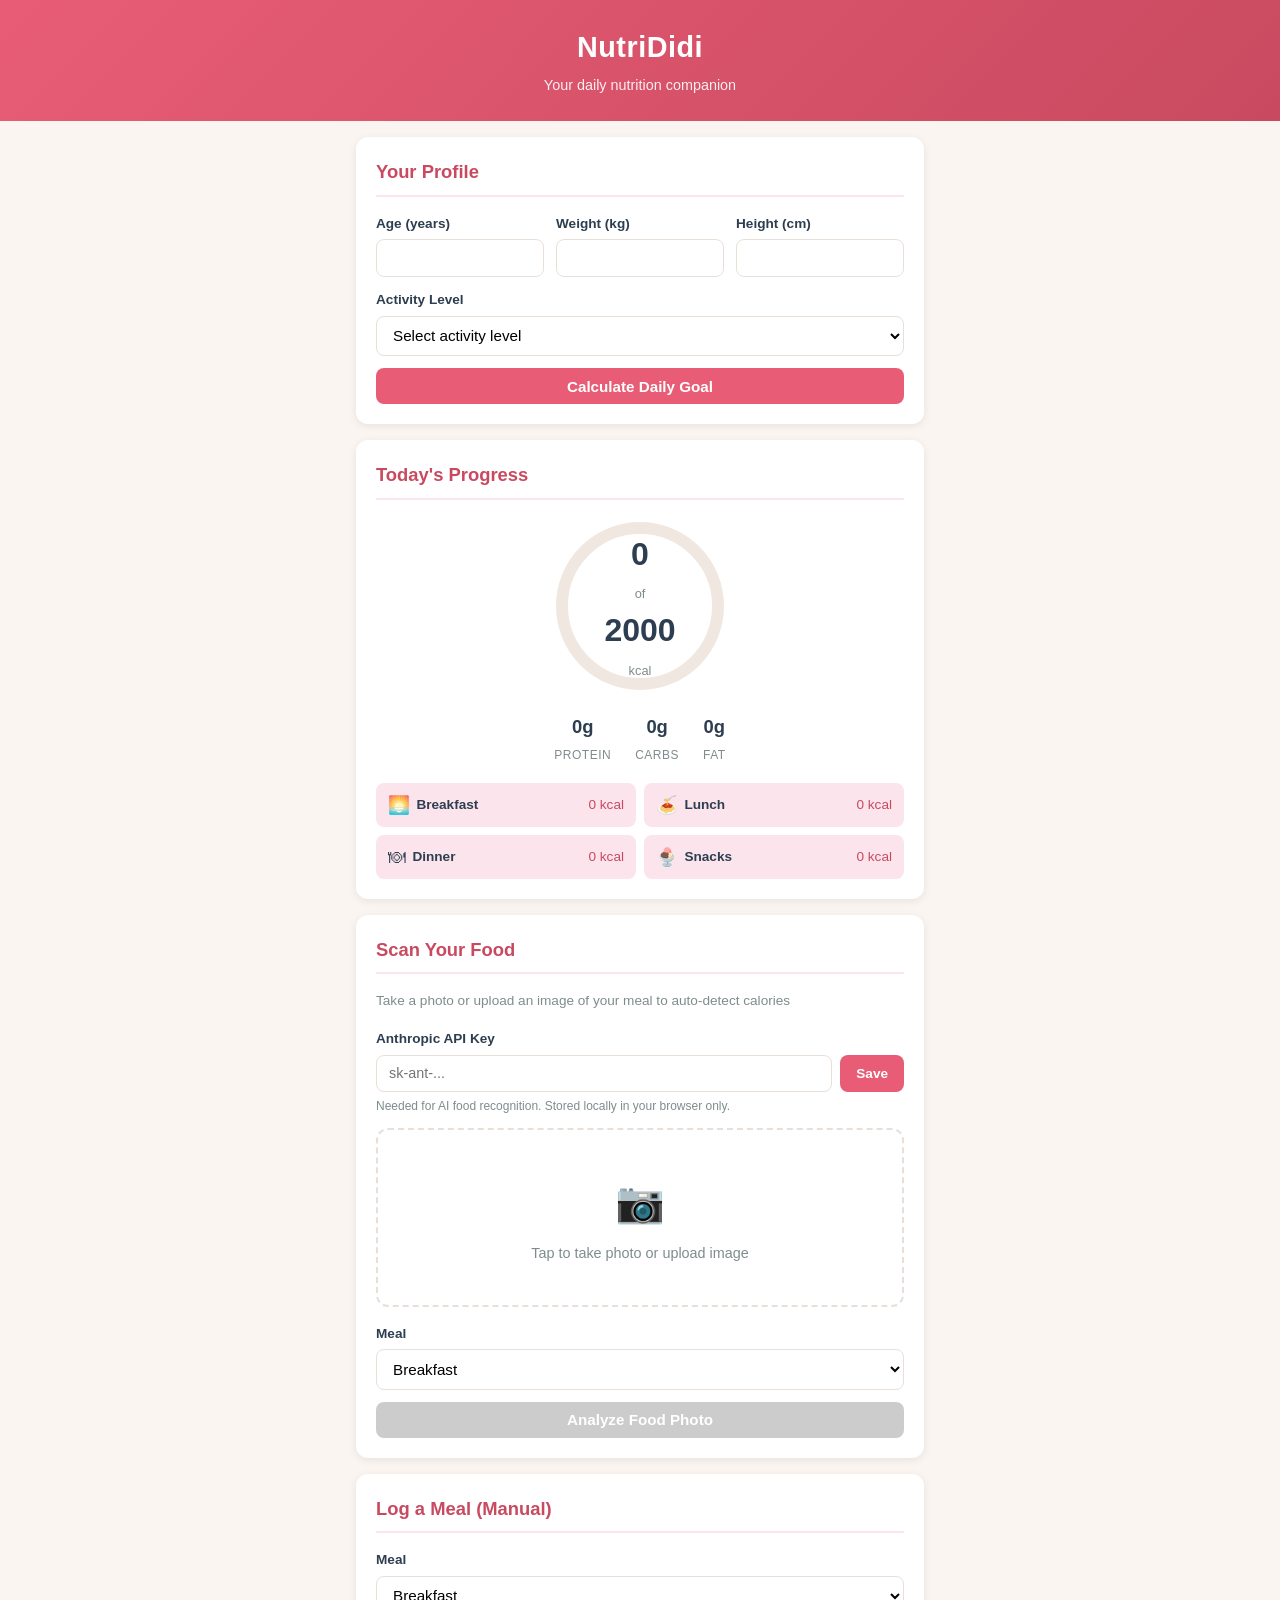
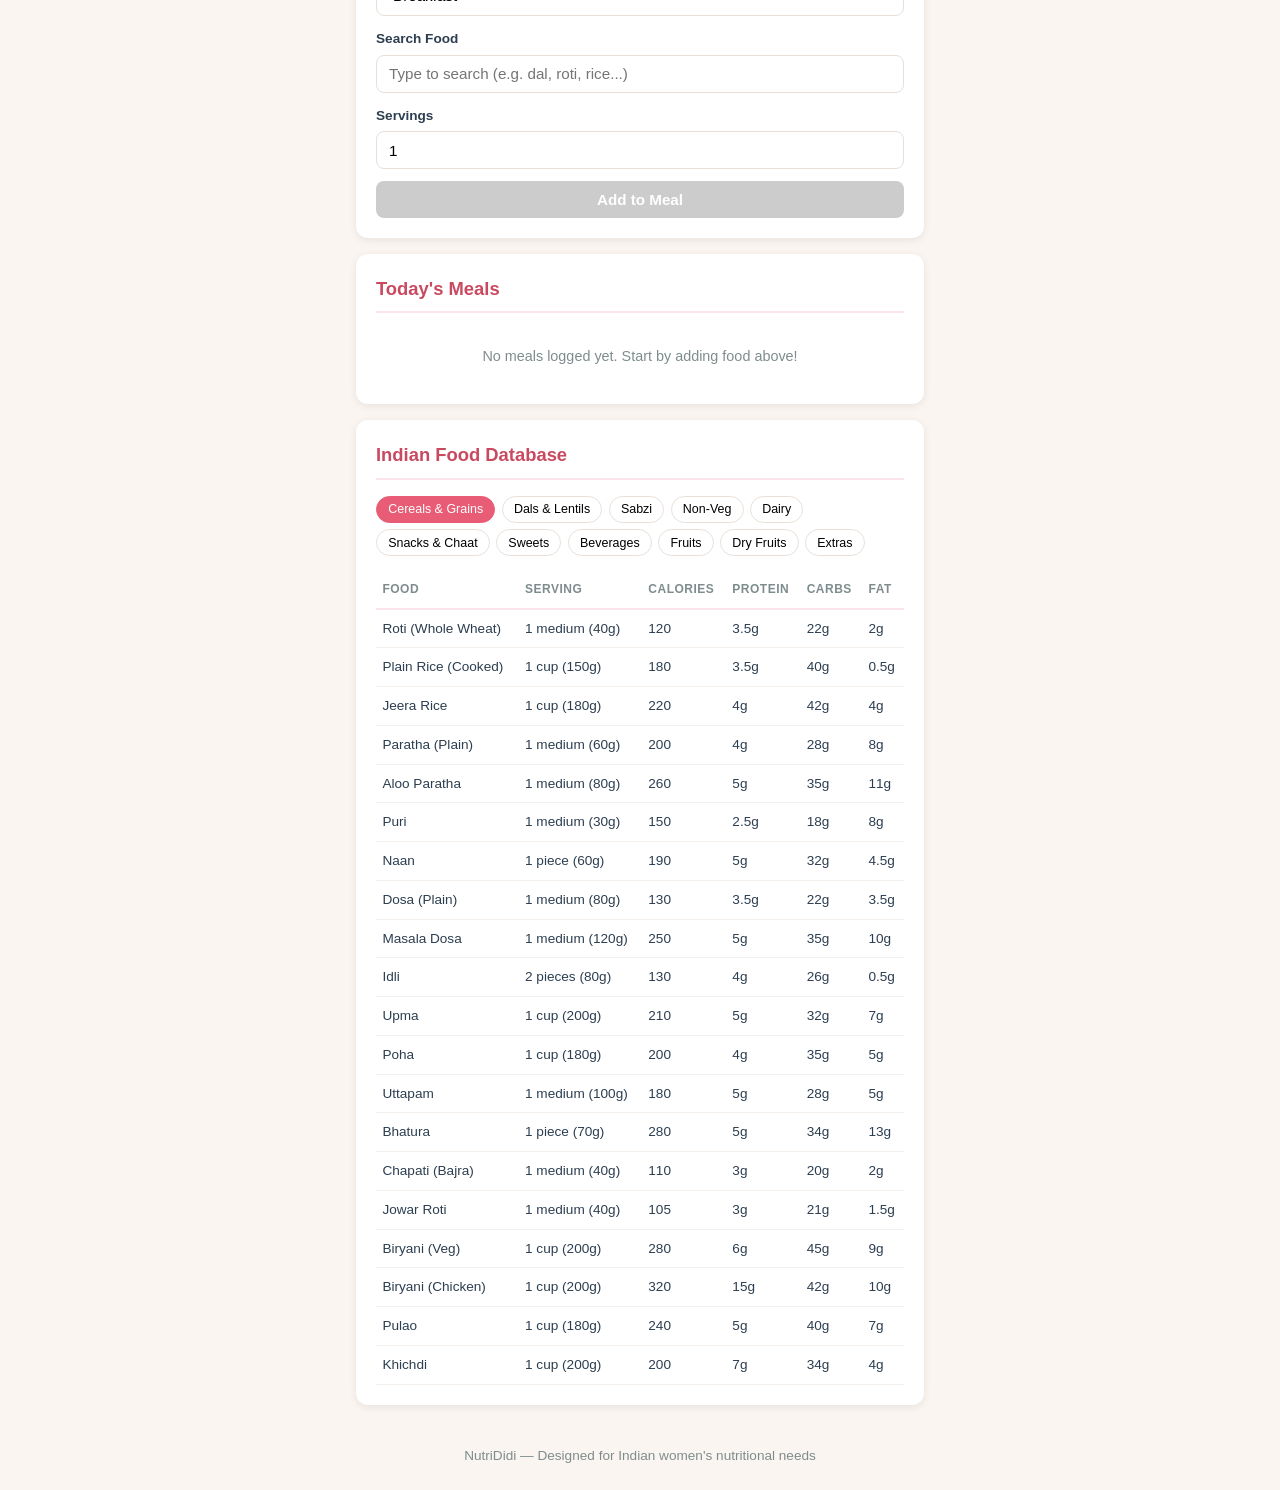
==== commit 4e9ef70a: "Update with AI food photo scanning feature https://claude.ai/code/session_015aqQKA2wPShyq4VVDfJdo7" ====
--- a/index.html
+++ b/index.html
@@ -472,6 +472,237 @@
 
 .food-table tr:hover {
     background: var(--primary-light);
+}
+
+/* Photo Scan Section */
+.section-desc {
+    font-size: 0.85rem;
+    color: var(--text-light);
+    margin-bottom: 1rem;
+}
+
+.api-key-row {
+    display: flex;
+    gap: 0.5rem;
+}
+
+.api-key-row input {
+    flex: 1;
+    padding: 0.6rem 0.75rem;
+    border: 1.5px solid var(--border);
+    border-radius: 8px;
+    font-size: 0.9rem;
+}
+
+.api-key-row input:focus {
+    outline: none;
+    border-color: var(--primary);
+}
+
+.btn-small {
+    padding: 0.5rem 1rem;
+    border: none;
+    border-radius: 8px;
+    background: var(--primary);
+    color: white;
+    font-weight: 600;
+    font-size: 0.85rem;
+    cursor: pointer;
+    white-space: nowrap;
+}
+
+.btn-small:hover {
+    background: var(--primary-dark);
+}
+
+.helper-text {
+    display: block;
+    font-size: 0.75rem;
+    color: var(--text-light);
+    margin-top: 0.3rem;
+}
+
+.api-key-status {
+    font-size: 0.85rem;
+    color: var(--green);
+    font-weight: 500;
+}
+
+.btn-link {
+    background: none;
+    border: none;
+    color: var(--primary);
+    font-size: 0.85rem;
+    cursor: pointer;
+    text-decoration: underline;
+    padding: 0;
+    margin-left: 0.5rem;
+}
+
+#api-key-saved {
+    margin-bottom: 1rem;
+    display: flex;
+    align-items: center;
+}
+
+.photo-upload-area {
+    border: 2px dashed var(--border);
+    border-radius: var(--radius);
+    padding: 1rem;
+    text-align: center;
+    cursor: pointer;
+    margin-bottom: 1rem;
+    transition: border-color 0.2s, background 0.2s;
+    overflow: hidden;
+}
+
+.photo-upload-area:hover {
+    border-color: var(--primary);
+    background: var(--primary-light);
+}
+
+.photo-placeholder {
+    display: flex;
+    flex-direction: column;
+    align-items: center;
+    gap: 0.5rem;
+    padding: 1.5rem 0;
+    color: var(--text-light);
+    font-size: 0.9rem;
+}
+
+.camera-icon {
+    font-size: 2.5rem;
+}
+
+.photo-preview {
+    max-width: 100%;
+    max-height: 300px;
+    border-radius: 8px;
+    object-fit: contain;
+}
+
+/* Analysis Results */
+#analysis-results {
+    margin-top: 1rem;
+    border-top: 2px solid var(--primary-light);
+    padding-top: 1rem;
+}
+
+#analysis-results h3 {
+    font-size: 0.95rem;
+    color: var(--primary-dark);
+    margin-bottom: 0.75rem;
+}
+
+.detected-food-item {
+    display: flex;
+    justify-content: space-between;
+    align-items: center;
+    padding: 0.6rem 0;
+    border-bottom: 1px solid #f5f0eb;
+}
+
+.detected-food-item:last-child {
+    border-bottom: none;
+}
+
+.detected-food-info {
+    flex: 1;
+}
+
+.detected-food-name {
+    display: block;
+    font-weight: 600;
+    font-size: 0.9rem;
+}
+
+.detected-food-detail {
+    font-size: 0.75rem;
+    color: var(--text-light);
+}
+
+.detected-food-cals {
+    font-weight: 700;
+    font-size: 0.95rem;
+    color: var(--primary-dark);
+    margin-left: 0.75rem;
+}
+
+.detected-food-qty {
+    width: 60px;
+    padding: 0.3rem 0.4rem;
+    border: 1.5px solid var(--border);
+    border-radius: 6px;
+    font-size: 0.85rem;
+    text-align: center;
+    margin-left: 0.5rem;
+}
+
+.detected-food-qty:focus {
+    outline: none;
+    border-color: var(--primary);
+}
+
+.btn-remove-detected {
+    background: none;
+    border: none;
+    color: var(--red);
+    font-size: 1.2rem;
+    cursor: pointer;
+    padding: 0 0.3rem;
+    margin-left: 0.3rem;
+}
+
+.analysis-total {
+    display: flex;
+    justify-content: space-between;
+    align-items: center;
+    padding: 0.75rem 0;
+    margin-top: 0.5rem;
+    border-top: 2px solid var(--primary-light);
+    font-size: 1rem;
+}
+
+.analysis-total strong {
+    font-size: 1.2rem;
+    color: var(--primary-dark);
+}
+
+.analysis-actions {
+    display: flex;
+    gap: 0.5rem;
+    margin-top: 0.5rem;
+}
+
+.analysis-actions .btn {
+    flex: 1;
+}
+
+/* Loading Spinner */
+#analysis-loading {
+    text-align: center;
+    padding: 2rem 1rem;
+}
+
+#analysis-loading p {
+    color: var(--text-light);
+    font-size: 0.9rem;
+    margin-top: 1rem;
+}
+
+.loading-spinner {
+    width: 40px;
+    height: 40px;
+    border: 4px solid var(--primary-light);
+    border-top-color: var(--primary);
+    border-radius: 50%;
+    margin: 0 auto;
+    animation: spin 0.8s linear infinite;
+}
+
+@keyframes spin {
+    to { transform: rotate(360deg); }
 }
 
 /* Footer */
@@ -603,9 +834,73 @@
             </div>
         </section>
 
+        <!-- Photo Scan Section -->
+        <section id="photo-section" class="card">
+            <h2>Scan Your Food</h2>
+            <p class="section-desc">Take a photo or upload an image of your meal to auto-detect calories</p>
+
+            <!-- API Key Setup -->
+            <div id="api-key-setup">
+                <div class="form-group">
+                    <label for="api-key">Anthropic API Key</label>
+                    <div class="api-key-row">
+                        <input type="password" id="api-key" placeholder="sk-ant-...">
+                        <button id="save-api-key-btn" class="btn btn-small">Save</button>
+                    </div>
+                    <span class="helper-text">Needed for AI food recognition. Stored locally in your browser only.</span>
+                </div>
+            </div>
+            <div id="api-key-saved" class="hidden">
+                <span class="api-key-status">API key saved</span>
+                <button id="change-api-key-btn" class="btn-link">Change</button>
+            </div>
+
+            <!-- Photo Upload Area -->
+            <div id="photo-upload-area" class="photo-upload-area">
+                <input type="file" id="photo-input" accept="image/*" capture="environment" hidden>
+                <div id="photo-placeholder" class="photo-placeholder">
+                    <span class="camera-icon">&#128247;</span>
+                    <span>Tap to take photo or upload image</span>
+                </div>
+                <img id="photo-preview" class="photo-preview hidden" alt="Food photo">
+            </div>
+
+            <div class="form-group">
+                <label for="photo-meal-type">Meal</label>
+                <select id="photo-meal-type">
+                    <option value="breakfast">Breakfast</option>
+                    <option value="lunch">Lunch</option>
+                    <option value="dinner">Dinner</option>
+                    <option value="snacks">Snacks</option>
+                </select>
+            </div>
+
+            <button id="analyze-btn" class="btn btn-primary" disabled>Analyze Food Photo</button>
+
+            <!-- Analysis Results -->
+            <div id="analysis-results" class="hidden">
+                <h3>Detected Foods</h3>
+                <div id="detected-foods-list"></div>
+                <div class="analysis-total">
+                    <span>Estimated Total:</span>
+                    <strong id="analysis-total-cals">0 kcal</strong>
+                </div>
+                <div class="analysis-actions">
+                    <button id="add-all-detected-btn" class="btn btn-primary">Add All to Meal</button>
+                    <button id="clear-analysis-btn" class="btn btn-secondary">Clear</button>
+                </div>
+            </div>
+
+            <!-- Loading State -->
+            <div id="analysis-loading" class="hidden">
+                <div class="loading-spinner"></div>
+                <p>Analyzing your food photo...</p>
+            </div>
+        </section>
+
         <!-- Meal Logging Section -->
         <section id="log-section" class="card">
-            <h2>Log a Meal</h2>
+            <h2>Log a Meal (Manual)</h2>
             <div class="form-group">
                 <label for="meal-type">Meal</label>
                 <select id="meal-type">
@@ -663,6 +958,8 @@
         <p>NutriDidi &mdash; Designed for Indian women's nutritional needs</p>
     </footer>
 
+    <script src="food-database.js"></script>
+    <script src="app.js"></script>
     <script>
 // Indian Food Database
 // Nutritional values per standard serving
@@ -898,6 +1195,286 @@
         updateDashboard();
     });
 
+    // ===== PHOTO SCAN FEATURE =====
+    const apiKeyInput = document.getElementById("api-key");
+    const saveApiKeyBtn = document.getElementById("save-api-key-btn");
+    const apiKeySetup = document.getElementById("api-key-setup");
+    const apiKeySaved = document.getElementById("api-key-saved");
+    const changeApiKeyBtn = document.getElementById("change-api-key-btn");
+    const photoInput = document.getElementById("photo-input");
+    const photoUploadArea = document.getElementById("photo-upload-area");
+    const photoPlaceholder = document.getElementById("photo-placeholder");
+    const photoPreview = document.getElementById("photo-preview");
+    const analyzeBtn = document.getElementById("analyze-btn");
+    const analysisResults = document.getElementById("analysis-results");
+    const analysisLoading = document.getElementById("analysis-loading");
+    const detectedFoodsList = document.getElementById("detected-foods-list");
+    const analysisTotalCals = document.getElementById("analysis-total-cals");
+
+    let currentPhotoBase64 = null;
+    let detectedFoods = [];
+
+    // API key management
+    const savedKey = localStorage.getItem("nutrididi_api_key");
+    if (savedKey) {
+        apiKeySetup.classList.add("hidden");
+        apiKeySaved.classList.remove("hidden");
+    }
+
+    saveApiKeyBtn.addEventListener("click", function () {
+        const key = apiKeyInput.value.trim();
+        if (!key) return;
+        localStorage.setItem("nutrididi_api_key", key);
+        apiKeySetup.classList.add("hidden");
+        apiKeySaved.classList.remove("hidden");
+        updateAnalyzeBtn();
+    });
+
+    changeApiKeyBtn.addEventListener("click", function () {
+        apiKeySaved.classList.add("hidden");
+        apiKeySetup.classList.remove("hidden");
+        apiKeyInput.value = "";
+        apiKeyInput.focus();
+    });
+
+    // Photo upload
+    photoUploadArea.addEventListener("click", function () {
+        photoInput.click();
+    });
+
+    photoInput.addEventListener("change", function () {
+        const file = this.files[0];
+        if (!file) return;
+
+        const reader = new FileReader();
+        reader.onload = function (e) {
+            photoPreview.src = e.target.result;
+            photoPreview.classList.remove("hidden");
+            photoPlaceholder.classList.add("hidden");
+
+            // Extract base64 data (remove data:image/...;base64, prefix)
+            currentPhotoBase64 = e.target.result.split(",")[1];
+            updateAnalyzeBtn();
+        };
+        reader.readAsDataURL(file);
+    });
+
+    function updateAnalyzeBtn() {
+        const hasKey = !!localStorage.getItem("nutrididi_api_key");
+        analyzeBtn.disabled = !(hasKey && currentPhotoBase64);
+    }
+
+    // Build the food list string for the AI prompt
+    function getFoodListForPrompt() {
+        return FOOD_DATABASE.map(f =>
+            `${f.id}|${f.name}|${f.serving}|${f.calories}|${f.protein}|${f.carbs}|${f.fat}`
+        ).join("\n");
+    }
+
+    // Analyze photo with Claude Vision
+    analyzeBtn.addEventListener("click", async function () {
+        const apiKey = localStorage.getItem("nutrididi_api_key");
+        if (!apiKey || !currentPhotoBase64) return;
+
+        // Show loading
+        analysisLoading.classList.remove("hidden");
+        analysisResults.classList.add("hidden");
+        analyzeBtn.disabled = true;
+
+        // Determine image media type
+        const src = photoPreview.src;
+        let mediaType = "image/jpeg";
+        if (src.startsWith("data:image/png")) mediaType = "image/png";
+        else if (src.startsWith("data:image/webp")) mediaType = "image/webp";
+        else if (src.startsWith("data:image/gif")) mediaType = "image/gif";
+
+        const foodList = getFoodListForPrompt();
+
+        try {
+            const response = await fetch("https://api.anthropic.com/v1/messages", {
+                method: "POST",
+                headers: {
+                    "Content-Type": "application/json",
+                    "x-api-key": apiKey,
+                    "anthropic-version": "2023-06-01",
+                    "anthropic-dangerous-direct-browser-access": "true",
+                },
+                body: JSON.stringify({
+                    model: "claude-sonnet-4-20250514",
+                    max_tokens: 1024,
+                    messages: [{
+                        role: "user",
+                        content: [
+                            {
+                                type: "image",
+                                source: {
+                                    type: "base64",
+                                    media_type: mediaType,
+                                    data: currentPhotoBase64,
+                                },
+                            },
+                            {
+                                type: "text",
+                                text: `You are an Indian food nutrition expert. Look at this photo of food and identify all the Indian food items visible.
+
+For each food item, match it to the closest item from this database (format: id|name|serving|calories|protein|carbs|fat):
+${foodList}
+
+Estimate the number of servings visible for each item.
+
+Respond ONLY in this exact JSON format, no other text:
+{"foods": [{"db_id": <number>, "name": "<name from database>", "servings": <number>}, ...]}
+
+If a food is not in the database, use db_id: 0 and provide your best estimate:
+{"db_id": 0, "name": "<food name>", "servings": 1, "calories": <number>, "protein": <number>, "carbs": <number>, "fat": <number>}
+
+If no food is visible, respond: {"foods": []}`,
+                            },
+                        ],
+                    }],
+                }),
+            });
+
+            if (!response.ok) {
+                const errData = await response.json().catch(() => ({}));
+                throw new Error(errData.error?.message || `API error: ${response.status}`);
+            }
+
+            const data = await response.json();
+            const text = data.content[0].text.trim();
+
+            // Parse JSON from response (handle markdown code blocks)
+            let jsonStr = text;
+            const codeBlockMatch = text.match(/```(?:json)?\s*([\s\S]*?)```/);
+            if (codeBlockMatch) jsonStr = codeBlockMatch[1].trim();
+
+            const result = JSON.parse(jsonStr);
+            detectedFoods = (result.foods || []).map(f => {
+                if (f.db_id && f.db_id > 0) {
+                    const dbFood = FOOD_DATABASE.find(x => x.id === f.db_id);
+                    if (dbFood) {
+                        return {
+                            dbId: dbFood.id,
+                            name: dbFood.name,
+                            serving: dbFood.serving,
+                            servings: f.servings || 1,
+                            calories: dbFood.calories,
+                            protein: dbFood.protein,
+                            carbs: dbFood.carbs,
+                            fat: dbFood.fat,
+                        };
+                    }
+                }
+                // Custom / not in DB
+                return {
+                    dbId: 0,
+                    name: f.name,
+                    serving: "1 serving",
+                    servings: f.servings || 1,
+                    calories: f.calories || 100,
+                    protein: f.protein || 3,
+                    carbs: f.carbs || 15,
+                    fat: f.fat || 4,
+                };
+            });
+
+            renderDetectedFoods();
+            analysisResults.classList.remove("hidden");
+        } catch (err) {
+            alert("Error analyzing photo: " + err.message);
+        } finally {
+            analysisLoading.classList.add("hidden");
+            updateAnalyzeBtn();
+        }
+    });
+
+    function renderDetectedFoods() {
+        if (detectedFoods.length === 0) {
+            detectedFoodsList.innerHTML = '<p class="empty-state">No food items detected in the photo.</p>';
+            analysisTotalCals.textContent = "0 kcal";
+            return;
+        }
+
+        detectedFoodsList.innerHTML = detectedFoods.map((f, i) => `
+            <div class="detected-food-item" data-index="${i}">
+                <div class="detected-food-info">
+                    <span class="detected-food-name">${f.name}</span>
+                    <span class="detected-food-detail">${f.serving} &middot; ${f.calories} kcal/serving</span>
+                </div>
+                <input type="number" class="detected-food-qty" value="${f.servings}" min="0.25" max="10" step="0.25" data-index="${i}">
+                <span class="detected-food-cals">${Math.round(f.calories * f.servings)} kcal</span>
+                <button class="btn-remove-detected" data-index="${i}">&times;</button>
+            </div>
+        `).join("");
+
+        updateAnalysisTotal();
+    }
+
+    function updateAnalysisTotal() {
+        const total = detectedFoods.reduce((sum, f) => sum + Math.round(f.calories * f.servings), 0);
+        analysisTotalCals.textContent = total + " kcal";
+    }
+
+    // Handle qty changes and removal in detected foods
+    detectedFoodsList.addEventListener("input", function (e) {
+        if (e.target.classList.contains("detected-food-qty")) {
+            const idx = parseInt(e.target.dataset.index);
+            detectedFoods[idx].servings = parseFloat(e.target.value) || 1;
+            const item = e.target.closest(".detected-food-item");
+            const calSpan = item.querySelector(".detected-food-cals");
+            calSpan.textContent = Math.round(detectedFoods[idx].calories * detectedFoods[idx].servings) + " kcal";
+            updateAnalysisTotal();
+        }
+    });
+
+    detectedFoodsList.addEventListener("click", function (e) {
+        const btn = e.target.closest(".btn-remove-detected");
+        if (!btn) return;
+        const idx = parseInt(btn.dataset.index);
+        detectedFoods.splice(idx, 1);
+        renderDetectedFoods();
+    });
+
+    // Add all detected foods to meal
+    document.getElementById("add-all-detected-btn").addEventListener("click", function () {
+        const mealType = document.getElementById("photo-meal-type").value;
+
+        for (const f of detectedFoods) {
+            const entry = {
+                id: Date.now() + Math.random(),
+                foodId: f.dbId,
+                name: f.name,
+                serving: f.serving,
+                qty: f.servings,
+                calories: Math.round(f.calories * f.servings),
+                protein: Math.round(f.protein * f.servings * 10) / 10,
+                carbs: Math.round(f.carbs * f.servings * 10) / 10,
+                fat: Math.round(f.fat * f.servings * 10) / 10,
+            };
+            state.meals[mealType].push(entry);
+        }
+
+        saveToStorage("nutrididi_meals", state.meals);
+        updateDashboard();
+        renderLoggedMeals();
+        clearPhotoAnalysis();
+    });
+
+    // Clear analysis
+    document.getElementById("clear-analysis-btn").addEventListener("click", clearPhotoAnalysis);
+
+    function clearPhotoAnalysis() {
+        detectedFoods = [];
+        currentPhotoBase64 = null;
+        photoPreview.classList.add("hidden");
+        photoPlaceholder.classList.remove("hidden");
+        photoPreview.src = "";
+        photoInput.value = "";
+        analysisResults.classList.add("hidden");
+        detectedFoodsList.innerHTML = "";
+        updateAnalyzeBtn();
+    }
+
     // ===== FOOD SEARCH =====
     const foodSearchInput = document.getElementById("food-search");
     const searchResultsDiv = document.getElementById("search-results");
